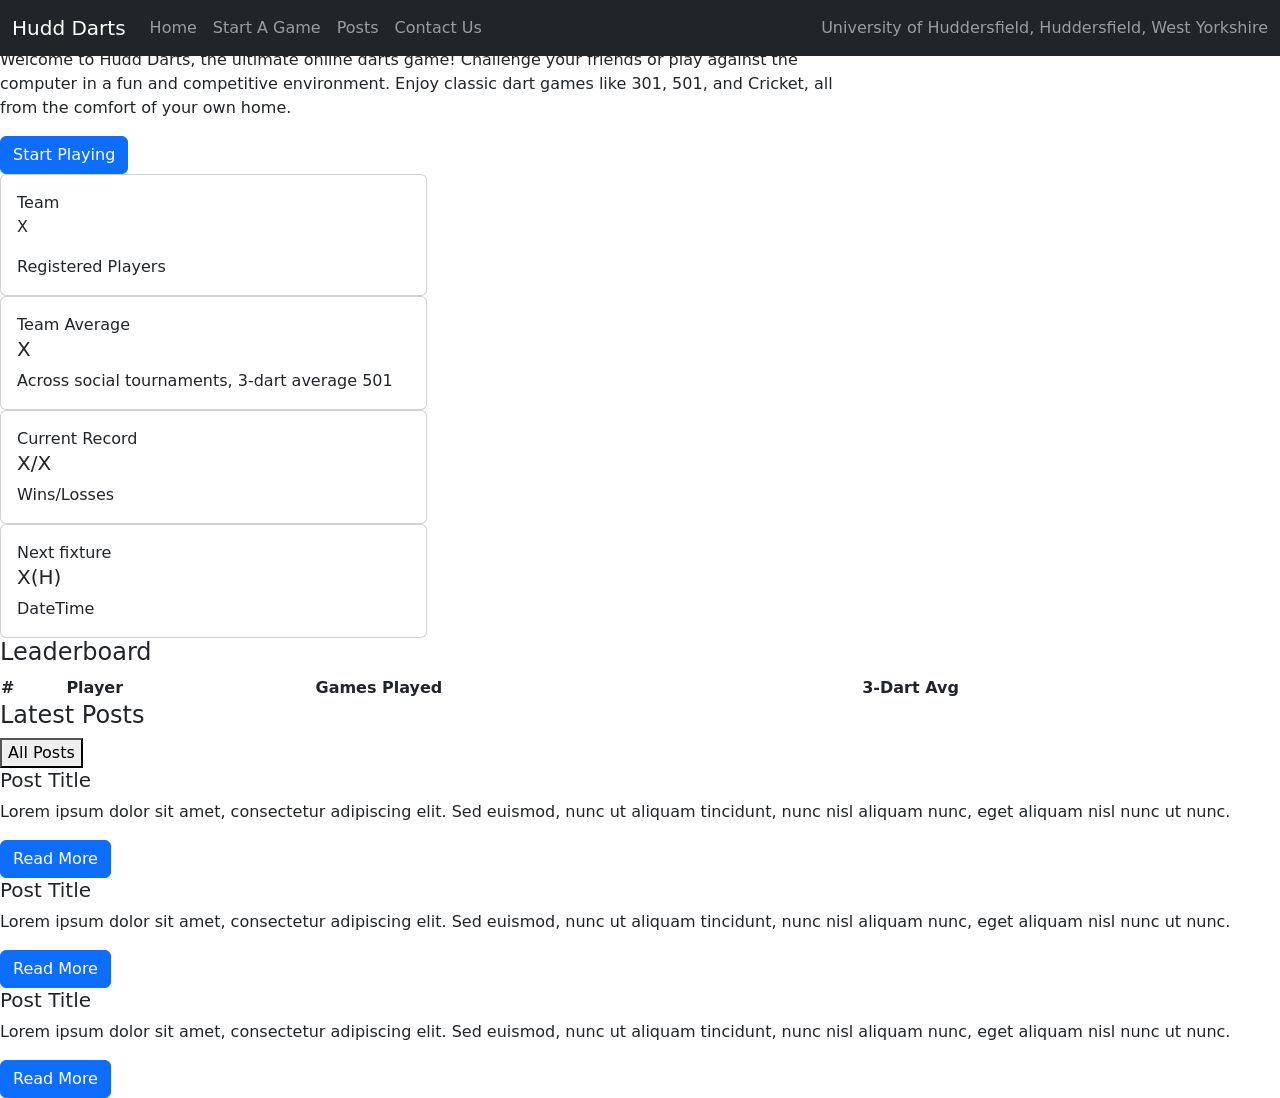
==== index.html @ d14208fe "Add initial index.html for Hudd Darts website Initial HTML structure for Hudd Darts website, includi" ====
<!DOCTYPE html>
<html lang="en">
<head>
  <meta charset="utf-8" />
  <meta name="viewport" content="width=device-width, initial-scale=1.0" />
  <title>Hudd Darts</title>

  <link rel="stylesheet" href="https://cdn.jsdelivr.net/npm/bootstrap@5.3.2/dist/css/bootstrap.min.css" />
  <link rel="stylesheet" href="https://cdn.datatables.net/1.13.8/css/dataTables.bootstrap5.min.css" />
  <link rel="stylesheet" href="css/site.css" />
  <link rel="stylesheet" href="huddDarts.css" />
  <link href="https://fonts.googleapis.com/css2?family=Cormorant+Garamond:ital,wght@0,300;0,400;1,300&family=Barlow:wght@300;400&display=swap" rel="stylesheet">
    
</head>
<body>

  <div class="scroll-progress" id="scrollProgress"></div>


  <!-- TOP NAV -->
  <nav class="navbar navbar-expand-lg navbar-dark bg-dark fixed-top" id="topnav">
    <div class="container-fluid">
      <a class="navbar-brand" href="index.html">Hudd Darts</a>
      <button class="navbar-toggler" type="button" data-bs-toggle="collapse" data-bs-target="#navbarNav"
              aria-controls="navbarNav" aria-expanded="false" aria-label="Toggle navigation">
        <span class="navbar-toggler-icon"></span>
      </button>
      <div class="collapse navbar-collapse" id="navbarNav">
        <ul class="navbar-nav me-auto">
          <li class="nav-item"><a class="nav-link" href="index.html">Home</a></li>
          <li class="nav-item"><a class="nav-link" href="tournament.html">Start A Game</a></li>
          <li class="nav-item"><a class="nav-link" href="Posts">Posts</a></li>
          <li class="nav-item"><a class="nav-link" href="contact.html">Contact Us</a></li>
        </ul>
        <span class="navbar-text">
          University of Huddersfield, Huddersfield, West Yorkshire
        </span>
      </div>
    </div>
  </nav>

  <!-- MAIN -->
  <div id="page-content-wrapper">
    <div class="background-card">
        <div class="col-8">
            <div class="card-body">
                <h1 class="card-title">Hudd Darts</h1>
                <p class="card-text">Welcome to Hudd Darts, the ultimate online darts game! Challenge your friends or play against the computer in a fun and competitive environment. Enjoy classic dart games like 301, 501, and Cricket, all from the comfort of your own home.</p>
                <a href="projects.html" class="btn btn-primary">Start Playing</a>
            </div>
        </div>
        <div class="col-4" id="content-grid">
            <div class="card">
                <div class="card-body">
                    <span class="small-title">Team</span>
                    <p class="card-text"><span id="registered-player-count">X</span></p>
                    <span class="small-title">Registered Players</span>
                </div>
            </div>
            <div class="card">
                <div class="card-body">
                    <span class="small-title">Team Average</span>
                    <h5 class="card-title"><span id="team-avg-count">X</span></h5>
                    <span class="small-title">Across social tournaments, 3-dart average 501</span>
                </div>
            </div>
            <div class="card">
                <div class="card-body">
                    <span class="small-title">Current Record</span>
                    <h5 class="card-title"><span id='win-count'>X</span>/<span id='loss-count'>X</span></h5>
                    <span class="small-title">Wins/Losses</span>        
            </div>
            </div>
            <div class="card">
                <div class="card-body">
                    <span class="small-title">Next fixture</span>
                    <h5 class="card-title"><span id='next-fixture'>X</span>(<span id="home-away">H</span>)</h5>
                    <span class="small-title" id="match-date">DateTime</span>        
            </div>
            </div>
        </div>
    </div>
    <div class="table-wrapper">
        <h4 class="card-table-title">Leaderboard</h4>
        <table id="leaderboard-table" class="leaderboard" style="width:100%">
            <thead>
                <tr>
                    <th>#</th>
                    <th>Player</th>
                    <th>Games Played</th>
                    <th>3-Dart Avg</th>
                </tr>
            </thead>
            <tbody></tbody>
        </table>
    </div>
    <div class="posts-wrapper">
        <h4>Latest Posts</h4>
        <button class="uoh-btn-primary">All Posts</button>
        <div class="posts-container" id="posts-container">
            <div class="post-card">
                <h5 class="post-title">Post Title</h5>
                <p class="post-excerpt">Lorem ipsum dolor sit amet, consectetur adipiscing elit. Sed euismod, nunc ut aliquam tincidunt, nunc nisl aliquam nunc, eget aliquam nisl nunc ut nunc.</p>
                <a href="#" class="btn btn-primary">Read More</a> 
            </div>
            <div class="post-card">
                <h5 class="post-title">Post Title</h5>
                <p class="post-excerpt">Lorem ipsum dolor sit amet, consectetur adipiscing elit. Sed euismod, nunc ut aliquam tincidunt, nunc nisl aliquam nunc, eget aliquam nisl nunc ut nunc.</p>
                <a href="#" class="btn btn-primary">Read More</a> 
            </div>
            <div class="post-card">
                <h5 class="post-title">Post Title</h5>
                <p class="post-excerpt">Lorem ipsum dolor sit amet, consectetur adipiscing elit. Sed euismod, nunc ut aliquam tincidunt, nunc nisl aliquam nunc, eget aliquam nisl nunc ut nunc.</p>
                <a href="#" class="btn btn-primary">Read More</a> 
            </div>
        </div>
    </div>
  </div>

  <script src="https://ajax.googleapis.com/ajax/libs/jquery/3.7.1/jquery.min.js"></script>
  <script src="https://cdn.jsdelivr.net/npm/bootstrap@5.3.2/dist/js/bootstrap.bundle.min.js"></script>
  <script src="https://cdn.datatables.net/1.13.8/js/jquery.dataTables.min.js"></script>
  <script src="https://cdn.datatables.net/1.13.8/js/dataTables.bootstrap5.min.js"></script>
  <script src="js/site.js"></script>
</body>
</html>
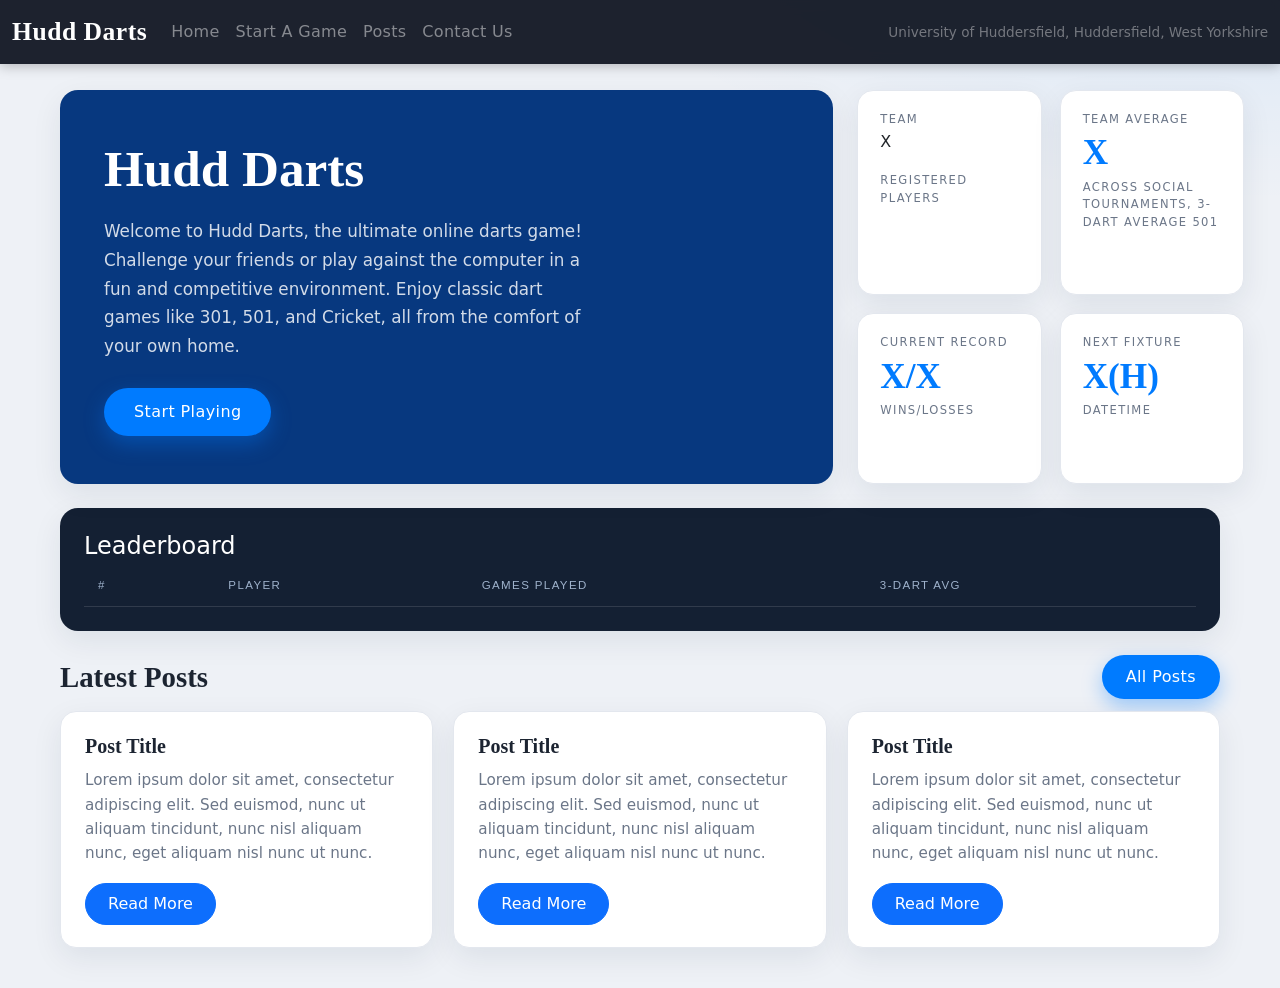
==== commit ebaea9bf: "Update index.html" ====
--- a/index.html
+++ b/index.html
@@ -121,6 +121,6 @@
   <script src="https://cdn.jsdelivr.net/npm/bootstrap@5.3.2/dist/js/bootstrap.bundle.min.js"></script>
   <script src="https://cdn.datatables.net/1.13.8/js/jquery.dataTables.min.js"></script>
   <script src="https://cdn.datatables.net/1.13.8/js/dataTables.bootstrap5.min.js"></script>
-  <script src="js/site.js"></script>
+  <script src="site.js"></script>
 </body>
 </html>
--- a/huddDarts.css
+++ b/huddDarts.css
@@ -0,0 +1,589 @@
+/* ============================================================
+   Hudd Darts — page theme
+   Fonts loaded in <head>: Cormorant Garamond (headings), Barlow (body)
+   ============================================================ */
+
+:root {
+    --brand:        #007bff;
+    --brand-dark:   #0b5ed7;
+    --ink:          #1c2431;
+    --muted:        #6b7688;
+    --panel:        #ffffff;
+    --page-bg:      #eef1f6;
+    --border:       #e3e7ee;
+    --shadow:       0 10px 30px rgba(18, 32, 60, .08);
+}
+
+body {
+    font-family: 'Barlow', system-ui, sans-serif;
+    color: var(--ink);
+    background:
+        radial-gradient(1200px 500px at 100% -10%, rgba(0,123,255,.10), transparent 60%),
+        var(--page-bg);
+    min-height: 100vh;
+}
+
+/* ---------- Top navbar ---------- */
+#topnav.navbar {
+    background: rgba(20, 26, 38, .96) !important;
+    backdrop-filter: blur(6px);
+    box-shadow: 0 2px 12px rgba(0, 0, 0, .25);
+}
+#topnav .navbar-brand {
+    font-family: 'Cormorant Garamond', serif;
+    font-weight: 600;
+    font-size: 1.6rem;
+    letter-spacing: .5px;
+}
+#topnav .nav-link {
+    font-weight: 400;
+    letter-spacing: .3px;
+    opacity: .85;
+    transition: opacity .15s ease;
+}
+#topnav .nav-link:hover,
+#topnav .nav-link:focus { opacity: 1; }
+#topnav .navbar-text { font-size: .85rem; opacity: .7; }
+
+/* ---------- Layout ---------- */
+#page-content-wrapper {
+    margin-left: 0 !important;   /* remove old sidebar offset */
+    padding: 90px 24px 40px;     /* clear the fixed top navbar */
+}
+
+/* Main container: hero (left) + stat grid (right) side by side */
+.background-card {
+    display: flex;
+    gap: 24px;
+    align-items: stretch;
+    max-width: 1160px;
+    margin: 0 auto;
+}
+.background-card > .col-8,
+.background-card > .col-4 { padding: 0; }
+
+/* ---------- Hero card ---------- */
+.col-8 .card-body {
+    background:#07387f;
+    color: #fff;
+    border-radius: 18px;
+    padding: 48px 44px;
+    height: 100%;
+    box-shadow: var(--shadow);
+    display: flex;
+    flex-direction: column;
+    justify-content: center;
+}
+.col-8 .card-title {
+    font-family: 'Cormorant Garamond', serif;
+    color: #fff;
+    font-size: clamp(2.4rem, 4vw, 3.4rem);
+    font-weight: 600;
+    margin-bottom: 18px;
+}
+.col-8 .card-text {
+    color: rgba(255, 255, 255, .82);
+    font-size: 1.05rem;
+    line-height: 1.7;
+    max-width: 46ch;
+    margin-bottom: 28px;
+}
+.col-8 .btn-primary {
+    align-self: flex-start;
+    background: var(--brand);
+    border: none;
+    padding: 12px 30px;
+    border-radius: 999px;
+    font-weight: 500;
+    letter-spacing: .4px;
+    box-shadow: 0 8px 20px rgba(0, 123, 255, .35);
+    transition: transform .15s ease, background .15s ease;
+}
+.col-8 .btn-primary:hover {
+    background: var(--brand-dark);
+    transform: translateY(-2px);
+}
+
+/* ---------- Stat grid (2 x 2) ---------- */
+#content-grid {
+    display: grid;
+    grid-template-columns: repeat(2, 1fr);
+    gap: 18px;
+}
+#content-grid .card {
+    border: 1px solid var(--border);
+    border-radius: 16px;
+    background: var(--panel);
+    box-shadow: var(--shadow);
+    transition: transform .15s ease, box-shadow .15s ease;
+}
+#content-grid .card:hover {
+    transform: translateY(-3px);
+    box-shadow: 0 16px 34px rgba(18, 32, 60, .14);
+}
+#content-grid .card-body {
+    padding: 20px 22px;
+    display: flex;
+    flex-direction: column;
+    gap: 2px;
+}
+#content-grid .card-title {
+    font-family: 'Cormorant Garamond', serif;
+    color: var(--brand);
+    font-size: 2.2rem;
+    font-weight: 600;
+    line-height: 1.1;
+    margin: 4px 0;
+}
+
+/* Small uppercase labels above/below the big number */
+.small-title {
+    display: block;
+    font-size: .72rem;
+    letter-spacing: .12em;
+    text-transform: uppercase;
+    color: var(--muted);
+    font-weight: 500;
+}
+.small-title + .small-title,
+.card-title + .small-title { color: var(--muted); }
+
+/* ---------- Leaderboard table wrapper ---------- */
+.table-wrapper {
+    max-width: 1160px;
+    margin: 24px auto 0;
+    min-height: 100px;
+    background: #142033;
+    color: #fff;
+    border-radius: 18px;
+    padding: 24px;
+    box-shadow: var(--shadow);
+}
+
+/* ---------- Leaderboard DataTable (dark theme) ---------- */
+/* The table is initialised by site.js with the jQuery DataTables plugin,
+   so these rules also theme the search box, info text and pagination
+   that DataTables injects around the table. */
+.leaderboard.dataTable,
+table.leaderboard {
+    width: 100% !important;
+    border-collapse: collapse;
+    color: #e8edf5;
+    font-size: .95rem;
+}
+table.leaderboard thead th {
+    text-align: left;
+    font-family: 'Barlow', sans-serif;
+    font-weight: 500;
+    font-size: .72rem;
+    letter-spacing: .12em;
+    text-transform: uppercase;
+    color: #9fb2cc;
+    padding: 8px 26px 12px 14px;
+    border-bottom: 1px solid rgba(255, 255, 255, .12);
+    white-space: nowrap;
+}
+table.leaderboard tbody td {
+    padding: 12px 14px;
+    border-top: 1px solid rgba(255, 255, 255, .06);
+    border-bottom: none;
+}
+table.leaderboard tbody tr:first-child td { border-top: none; }
+table.leaderboard.dataTable tbody tr { background: transparent; }
+table.leaderboard tbody tr:hover td { background: rgba(255, 255, 255, .05); }
+/* Rank emphasis on the first cell */
+table.leaderboard tbody td.rank-col {
+    color: var(--brand);
+    font-weight: 600;
+    width: 3rem;
+}
+
+/* DataTables sort-arrow colours on the dark header */
+table.leaderboard thead th.sorting:before,
+table.leaderboard thead th.sorting:after,
+table.leaderboard thead th.sorting_asc:before,
+table.leaderboard thead th.sorting_asc:after,
+table.leaderboard thead th.sorting_desc:before,
+table.leaderboard thead th.sorting_desc:after {
+    color: #cbd8ec;
+}
+
+/* DataTables controls (search / info / pagination) on dark background */
+.table-wrapper .dataTables_wrapper {
+    color: #cbd8ec;
+}
+.table-wrapper .dataTables_filter,
+.table-wrapper .dataTables_info {
+    color: #9fb2cc;
+    font-size: .85rem;
+}
+.table-wrapper .dataTables_filter input {
+    background: rgba(255, 255, 255, .06);
+    border: 1px solid rgba(255, 255, 255, .18);
+    color: #fff;
+    border-radius: 8px;
+    padding: 4px 10px;
+    margin-left: 8px;
+}
+.table-wrapper .dataTables_filter input:focus {
+    outline: none;
+    border-color: var(--brand);
+    box-shadow: 0 0 0 2px rgba(0, 123, 255, .25);
+}
+.table-wrapper .dataTables_filter input::placeholder { color: #7f8da5; }
+.table-wrapper .pagination .page-link {
+    background: transparent;
+    border-color: rgba(255, 255, 255, .18);
+    color: #cbd8ec;
+}
+.table-wrapper .pagination .page-item.active .page-link {
+    background: var(--brand);
+    border-color: var(--brand);
+    color: #fff;
+}
+.table-wrapper .pagination .page-item.disabled .page-link {
+    color: #5b697a;
+}
+.leaderboard-empty {
+    margin: 8px 0 0;
+    color: #9fb2cc;
+    font-size: .95rem;
+}
+
+/* ============================================================
+   Tournament — pre-game setup & bracket
+   (rendered inside the dark .table-wrapper)
+   ============================================================ */
+
+/* Pre-game panel: [ Add Players select ] | [ selected players + start ] */
+#pregame-wrapper {
+    display: flex;
+    flex-wrap: wrap;
+    gap: 24px;
+    align-items: flex-start;
+}
+#pregame-wrapper label {
+    display: block;
+    text-transform: uppercase;
+    letter-spacing: .12em;
+    font-size: .72rem;
+    font-weight: 500;
+    color: #9fb2cc;
+    margin-bottom: 8px;
+}
+#pregame-wrapper .select2 {
+    width: 100%;
+    background: rgba(255, 255, 255, .06);
+    border: 1px solid rgba(255, 255, 255, .18);
+    color: #fff;
+    border-radius: 10px;
+    padding: 10px 14px;
+    font-family: 'Barlow', sans-serif;
+    font-size: .95rem;
+}
+#pregame-wrapper .select2:focus {
+    outline: none;
+    border-color: var(--brand);
+    box-shadow: 0 0 0 2px rgba(0, 123, 255, .25);
+}
+#pregame-wrapper .select2 option { color: #1c2431; }   /* dropdown list stays readable */
+
+/* Selected-players card (overrides Bootstrap's white .card on the dark panel) */
+#players-select-card {
+    background: rgba(255, 255, 255, .04);
+    border: 1px solid rgba(255, 255, 255, .12);
+    border-radius: 14px;
+    padding: 16px 18px;
+    color: #fff;
+}
+#players-select-card h5 {
+    font-family: 'Cormorant Garamond', serif;
+    font-weight: 600;
+    margin: 0;
+}
+#players-select-card .hd {
+    height: 1px;
+    background: rgba(255, 255, 255, .12);
+    margin: 12px 0;
+}
+
+/* Container + individual selected-player cards */
+.player-select-wrapper {
+    display: flex;
+    flex-wrap: wrap;
+    gap: 12px;
+    min-height: 40px;
+}
+.playerCard {
+    display: flex;
+    align-items: center;
+    gap: 14px;
+    background: rgba(255, 255, 255, .06);
+    border: 1px solid rgba(255, 255, 255, .12);
+    border-radius: 12px;
+    padding: 8px 8px 8px 14px;
+}
+.playerCard p {
+    margin: 0;
+    font-weight: 500;
+    color: #fff;
+    font-size: .9rem;
+}
+.remove-player-btn {
+    background: transparent;
+    border: 1px solid rgba(255, 255, 255, .2);
+    color: #9fb2cc;
+    border-radius: 8px;
+    padding: 4px 10px;
+    font-size: .8rem;
+    cursor: pointer;
+    transition: color .15s ease, border-color .15s ease;
+}
+.remove-player-btn:hover {
+    color: #ff6b6b;
+    border-color: #ff6b6b;
+}
+#start-tournament { margin-top: 16px; }
+
+/* Add-new-player / download buttons under the select */
+#add-new-player,
+#download-csv {
+    display: block;
+    width: 100%;
+    margin-top: 8px;
+}
+
+/* ---------- Bracket ---------- */
+.bracket {
+    display: flex;
+    gap: 40px;
+    align-items: stretch;
+    overflow-x: auto;
+    padding: 4px 2px 8px;
+}
+.bracket-round {
+    display: flex;
+    flex-direction: column;
+    min-width: 190px;
+}
+.bracket-round-title {
+    text-transform: uppercase;
+    letter-spacing: .12em;
+    font-size: .72rem;
+    font-weight: 500;
+    color: #9fb2cc;
+    margin-bottom: 12px;
+    text-align: center;
+}
+/* space-around gives the classic bracket shape as rounds get shorter */
+.bracket-round-matches {
+    display: flex;
+    flex-direction: column;
+    justify-content: space-around;
+    flex: 1 1 auto;
+    gap: 16px;
+}
+.bracket-match {
+    background: rgba(255, 255, 255, .05);
+    border: 1px solid rgba(255, 255, 255, .12);
+    border-radius: 12px;
+    overflow: hidden;
+}
+.bracket-seed {
+    display: flex;
+    align-items: center;
+    justify-content: space-between;
+    gap: 10px;
+    padding: 10px 14px;
+    color: #e8edf5;
+    font-size: .9rem;
+}
+.bracket-seed + .bracket-seed {
+    border-top: 1px solid rgba(255, 255, 255, .1);
+}
+.bracket-seed-name { font-weight: 500; }
+.bracket-seed-avg { color: #9fb2cc; font-size: .78rem; }
+.bracket-seed.is-empty .bracket-seed-name {
+    color: #6b7688;
+    font-style: italic;
+    font-weight: 400;
+}
+
+/* A match ready to be played is clickable */
+.bracket-match.is-playable {
+    cursor: pointer;
+    transition: border-color .15s ease, box-shadow .15s ease;
+}
+.bracket-match.is-playable:hover {
+    border-color: var(--brand);
+    box-shadow: 0 0 0 2px rgba(0, 123, 255, .25);
+}
+/* Winner of a completed match */
+.bracket-seed.is-winner {
+    background: rgba(0, 123, 255, .18);
+}
+.bracket-seed.is-winner .bracket-seed-name {
+    color: #fff;
+    font-weight: 600;
+}
+.bracket-seed.is-winner::after {
+    content: "\2713";              /* check mark */
+    color: var(--brand);
+    font-weight: 700;
+    margin-left: 6px;
+}
+
+@media (max-width: 520px) {
+    .bracket { gap: 22px; }
+    .bracket-round { min-width: 150px; }
+}
+
+/* ---------- Latest posts ---------- */
+.posts-wrapper {
+    max-width: 1160px;
+    margin: 24px auto 0;
+    display: flex;
+    flex-wrap: wrap;
+    align-items: center;
+    gap: 12px 20px;
+}
+.posts-wrapper h4 {
+    font-family: 'Cormorant Garamond', serif;
+    font-weight: 600;
+    font-size: 1.8rem;
+    margin: 0;
+    margin-right: auto;
+}
+.uoh-btn-primary {
+    display: inline-block;
+    background: var(--brand);
+    color: #fff;
+    text-decoration: none;
+    border: none;
+    padding: 10px 24px;
+    border-radius: 999px;
+    font-weight: 500;
+    letter-spacing: .4px;
+    box-shadow: 0 8px 20px rgba(0, 123, 255, .35);
+    transition: transform .15s ease, background .15s ease;
+}
+.uoh-btn-primary:hover {
+    background: var(--brand-dark);
+    color: #fff;
+    transform: translateY(-2px);
+}
+
+/* Post cards laid out horizontally in a row */
+.posts-container {
+    flex-basis: 100%;
+    display: flex;
+    gap: 20px;
+    align-items: stretch;
+}
+.post-card {
+    flex: 1 1 0;
+    background: var(--panel);
+    border: 1px solid var(--border);
+    border-radius: 16px;
+    box-shadow: var(--shadow);
+    padding: 22px 24px;
+    display: flex;
+    flex-direction: column;
+    transition: transform .15s ease, box-shadow .15s ease;
+}
+.post-card:hover {
+    transform: translateY(-3px);
+    box-shadow: 0 16px 34px rgba(18, 32, 60, .14);
+}
+.post-title {
+    font-family: 'Cormorant Garamond', serif;
+    font-weight: 600;
+    color: var(--ink);
+    margin-bottom: 10px;
+}
+.post-excerpt {
+    color: var(--muted);
+    font-size: .95rem;
+    line-height: 1.6;
+    margin-bottom: 18px;
+}
+.post-card .btn-primary {
+    align-self: flex-start;
+    margin-top: auto;
+    border-radius: 999px;
+    padding: 8px 22px;
+    font-weight: 500;
+}
+
+/* ---------- Responsive ---------- */
+@media (max-width: 900px) {
+    .background-card { flex-direction: column; }
+    .background-card > .col-8,
+    .background-card > .col-4 { width: 100%; }
+    #content-grid { grid-template-columns: repeat(2, 1fr); }
+    .posts-container { flex-direction: column; }
+}
+@media (max-width: 520px) {
+    #content-grid { grid-template-columns: 1fr; }
+    .col-8 .card-body { padding: 34px 26px; }
+}
+
+/* ============================================================
+   Shared building blocks for inner pages (posts / tournament)
+   ============================================================ */
+
+/* Full-width page header, same look as the home hero card */
+.page-hero {
+    max-width: 1160px;
+    margin: 0 auto 24px;
+    background: #07387f;
+    color: #fff;
+    border-radius: 18px;
+    padding: 48px 44px;
+    box-shadow: var(--shadow);
+    display: flex;
+    flex-direction: column;
+    align-items: flex-start;
+    gap: 16px;
+}
+.page-hero h1 {
+    font-family: 'Cormorant Garamond', serif;
+    font-weight: 600;
+    font-size: clamp(2.4rem, 4vw, 3.4rem);
+    margin: 0;
+}
+.page-hero p {
+    color: rgba(255, 255, 255, .82);
+    max-width: 60ch;
+    line-height: 1.7;
+    margin: 0;
+}
+.page-hero .btn-primary,
+.page-hero .uoh-btn-primary { margin-top: 8px; }
+
+/* Section heading used between blocks on inner pages */
+.section-head {
+    max-width: 1160px;
+    margin: 32px auto 0;
+    display: flex;
+    align-items: center;
+    gap: 16px;
+}
+.section-head h4 {
+    font-family: 'Cormorant Garamond', serif;
+    font-weight: 600;
+    font-size: 1.8rem;
+    margin: 0;
+    margin-right: auto;
+}
+
+/* Wrapping responsive grid of cards (post listings, placeholders) */
+.card-grid {
+    max-width: 1160px;
+    margin: 20px auto 0;
+    display: grid;
+    grid-template-columns: repeat(3, 1fr);
+    gap: 20px;
+}
+@media (max-width: 900px) { .card-grid { grid-template-columns: repeat(2, 1fr); } }
+@media (max-width: 520px) { .card-grid { grid-template-columns: 1fr; } }
